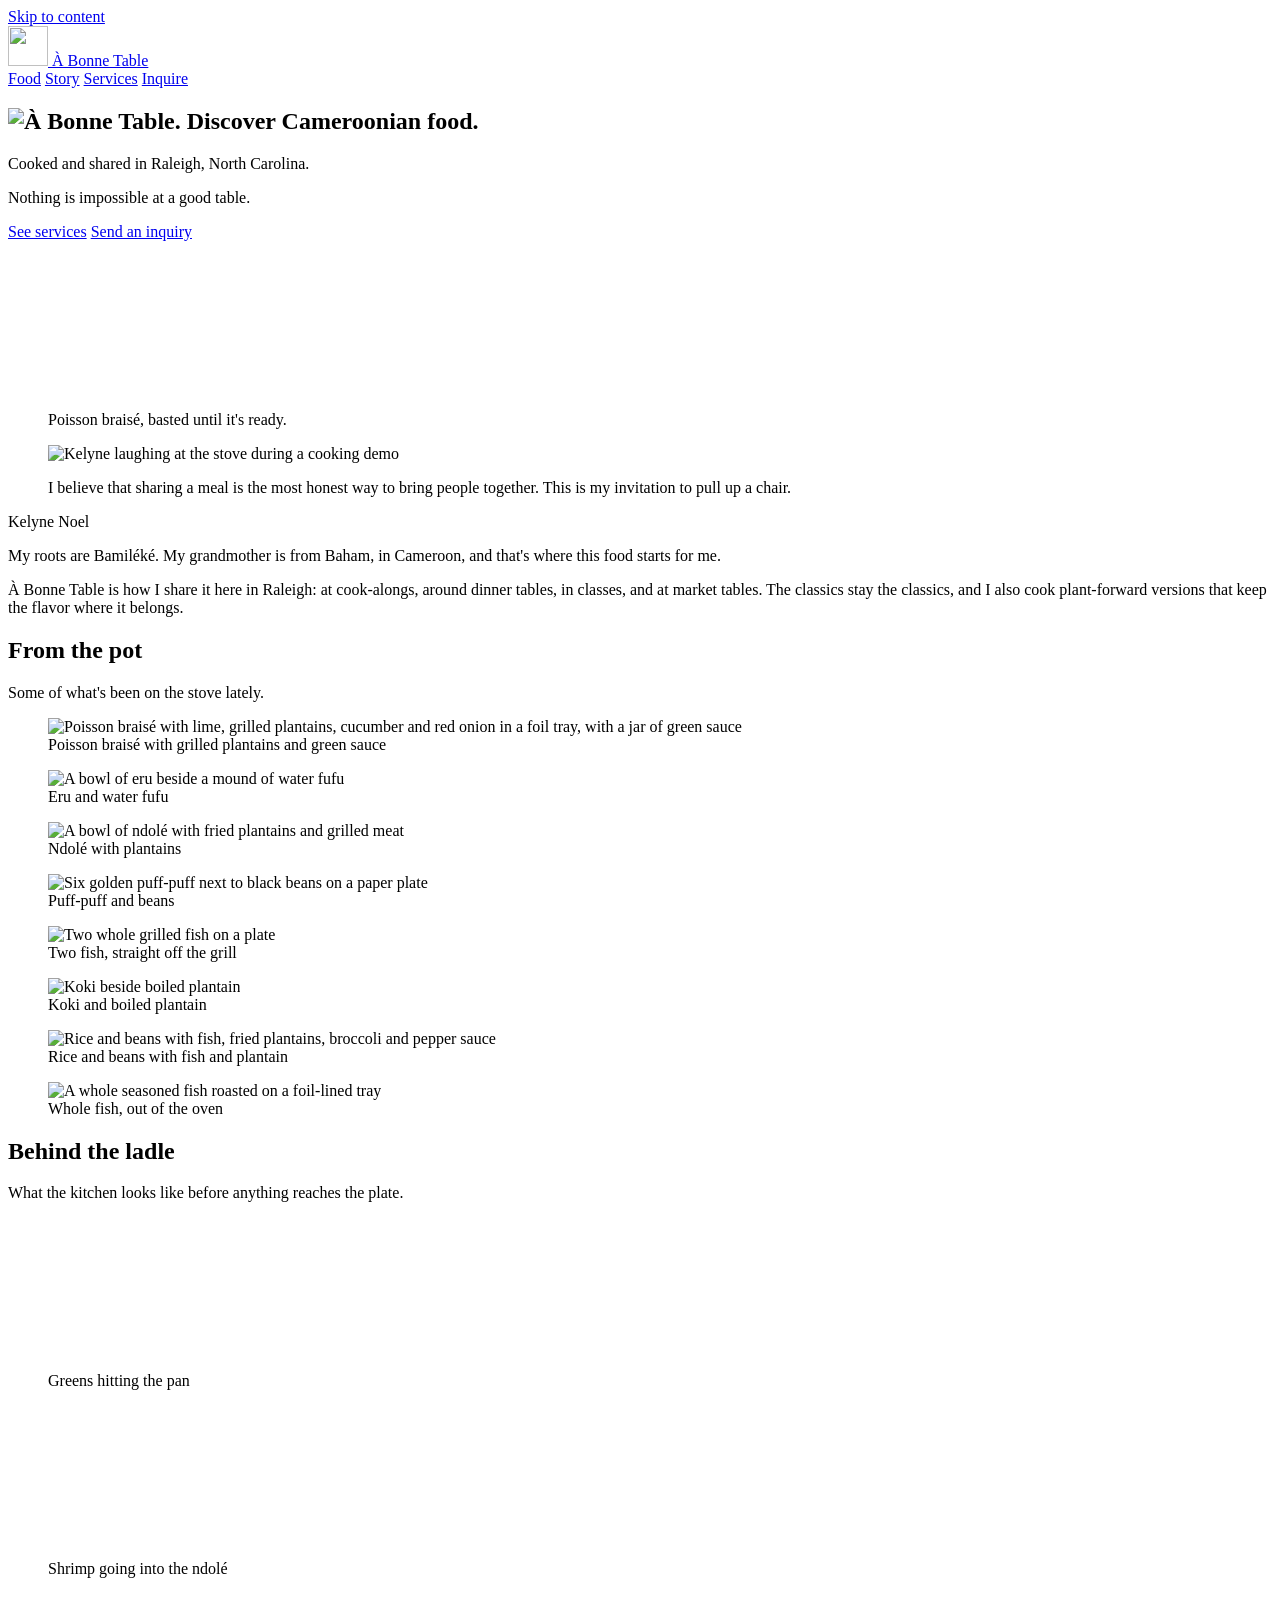
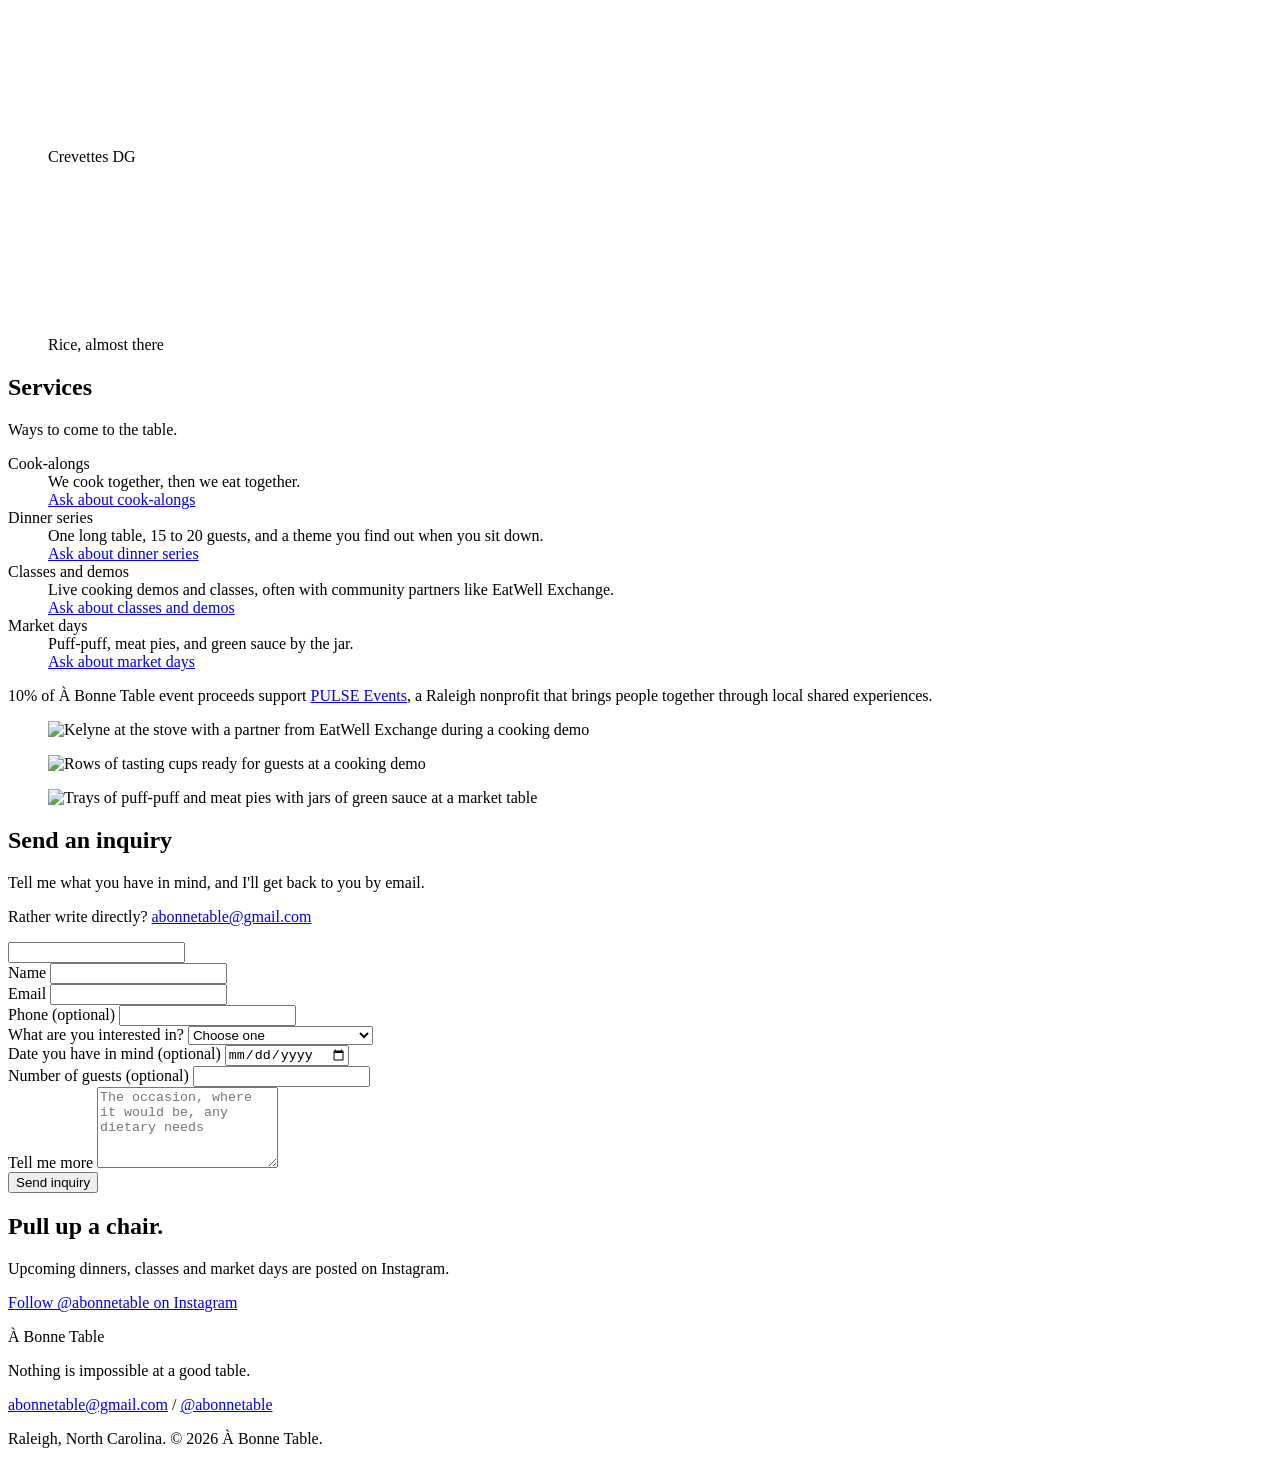
==== index.html @ e279838b "Add files via upload" ====
<!doctype html>
<html lang="en">
<head>
<meta charset="utf-8">
<meta name="viewport" content="width=device-width, initial-scale=1, viewport-fit=cover">
<title>À Bonne Table | Cameroonian food in Raleigh, NC</title>
<meta name="description" content="À Bonne Table is Cameroonian food, cooked and shared in Raleigh, North Carolina. Cook-alongs, dinners, classes, demos and market days.">
<meta property="og:title" content="À Bonne Table">
<meta property="og:description" content="Cameroonian food, cooked and shared in Raleigh, North Carolina. Nothing is impossible at a good table.">
<meta property="og:image" content="assets/img/poisson-braise-tray.jpg">
<meta property="og:type" content="website">
<meta name="theme-color" content="#F2EBE0">
<link rel="icon" href="assets/img/favicon.png" type="image/png">
<link rel="apple-touch-icon" href="assets/img/apple-touch-icon.png">
<link rel="preconnect" href="https://fonts.googleapis.com">
<link rel="preconnect" href="https://fonts.gstatic.com" crossorigin>
<link href="https://fonts.googleapis.com/css2?family=Karla:wght@400;500;700&family=Young+Serif&display=swap" rel="stylesheet">
<link rel="stylesheet" href="assets/style.css">
</head>
<body>

<a class="skip" href="#main">Skip to content</a>

<header class="top">
  <a class="top-mark" href="#top" aria-label="À Bonne Table, back to top">
    <img src="assets/img/favicon.png" alt="" width="40" height="40">
    <span>À Bonne Table</span>
  </a>
  <nav aria-label="Main">
    <a href="#food">Food</a>
    <a href="#story">Story</a>
    <a href="#services">Services</a>
    <a class="nav-cta" href="#inquire">Inquire</a>
  </nav>
</header>



<main id="main">

  <!-- HERO -->
  <section class="hero" id="top">
    <div class="hero-text">
      <h1 class="hero-logo">
        <picture>
          <source srcset="assets/img/logo.webp" type="image/webp">
          <img src="assets/img/logo.png" alt="À Bonne Table. Discover Cameroonian food." width="1000" height="830" fetchpriority="high">
        </picture>
      </h1>
      <p class="hero-lede">Cooked and shared in Raleigh, North&nbsp;Carolina.</p>
      <p class="motto">Nothing is impossible at a good table.</p>
      <div class="actions">
        <a class="btn btn-solid" href="#services">See services</a>
        <a class="btn btn-line" href="#inquire">Send an inquiry</a>
      </div>
    </div>
    <figure class="hero-reel">
      <div class="frame">
        <video class="loop" muted loop playsinline preload="metadata" poster="assets/img/hero-poster.jpg" aria-label="Poisson braisé being basted in the pan">
          <source src="assets/video/hero-fish.mp4" type="video/mp4">
        </video>
      </div>
      <figcaption>Poisson braisé, basted until it's ready.</figcaption>
    </figure>
  </section>

  <!-- INVITATION / STORY -->
  <section class="story" id="story">
    <figure class="story-photo">
      <img src="assets/img/kelyne-cooking.jpg" alt="Kelyne laughing at the stove during a cooking demo" width="806" height="1208" loading="lazy">
    </figure>
    <div class="story-text">
      <blockquote>
        <p>I believe that sharing a meal is the most honest way to bring people together. This is my invitation to pull up a chair.</p>
      </blockquote>
      <p class="sig">Kelyne Noel</p>
      <!-- EDIT ME: add your own story here, in your own words. -->
      <p>My roots are Bamiléké. My grandmother is from Baham, in Cameroon, and that's where this food starts for me.</p>
      <p>À Bonne Table is how I share it here in Raleigh: at cook-alongs, around dinner tables, in classes, and at market tables. The classics stay the classics, and I also cook plant-forward versions that keep the flavor where it belongs.</p>
    </div>
  </section>

  <!-- FOOD -->
  <section class="food" id="food">
    <div class="section-head">
      <h2>From the pot</h2>
      <p>Some of what's been on the stove lately.</p>
    </div>
    <div class="mosaic">
      <figure class="m-a">
        <img src="assets/img/poisson-braise-tray.jpg" alt="Poisson braisé with lime, grilled plantains, cucumber and red onion in a foil tray, with a jar of green sauce" width="1400" height="788" loading="lazy">
        <figcaption>Poisson braisé with grilled plantains and green sauce</figcaption>
      </figure>
      <figure class="m-b">
        <img src="assets/img/eru-water-fufu.jpg" alt="A bowl of eru beside a mound of water fufu" width="1054" height="1400" loading="lazy">
        <figcaption>Eru and water fufu</figcaption>
      </figure>
      <figure class="m-c">
        <img src="assets/img/ndole-plantains.jpg" alt="A bowl of ndolé with fried plantains and grilled meat" width="787" height="1400" loading="lazy">
        <figcaption>Ndolé with plantains</figcaption>
      </figure>
      <figure class="m-d">
        <img src="assets/img/puff-puff-beans.jpg" alt="Six golden puff-puff next to black beans on a paper plate" width="1054" height="1400" loading="lazy">
        <figcaption>Puff-puff and beans</figcaption>
      </figure>
      <figure class="m-e">
        <img src="assets/img/poisson-braise-grilled.jpg" alt="Two whole grilled fish on a plate" width="1054" height="1400" loading="lazy">
        <figcaption>Two fish, straight off the grill</figcaption>
      </figure>
      <figure class="m-f">
        <img src="assets/img/koki-plantain.jpg" alt="Koki beside boiled plantain" width="787" height="1400" loading="lazy">
        <figcaption>Koki and boiled plantain</figcaption>
      </figure>
      <figure class="m-g">
        <img src="assets/img/rice-beans-plate.jpg" alt="Rice and beans with fish, fried plantains, broccoli and pepper sauce" width="787" height="1400" loading="lazy">
        <figcaption>Rice and beans with fish and plantain</figcaption>
      </figure>
      <figure class="m-h">
        <img src="assets/img/whole-fish-oven.jpg" alt="A whole seasoned fish roasted on a foil-lined tray" width="1400" height="788" loading="lazy">
        <figcaption>Whole fish, out of the oven</figcaption>
      </figure>
    </div>
  </section>

  <!-- BEHIND THE LADLE -->
  <section class="ladle-reels" aria-labelledby="btl">
    <div class="section-head">
      <h2 id="btl">Behind the ladle</h2>
      <p>What the kitchen looks like before anything reaches the plate.</p>
    </div>
    <div class="reels">
      <figure>
        <video class="loop" muted loop playsinline preload="none" poster="assets/img/greens-poster.jpg" aria-label="Greens with red pepper being stirred in a pan">
          <source src="assets/video/greens.mp4" type="video/mp4">
        </video>
        <figcaption>Greens hitting the pan</figcaption>
      </figure>
      <figure>
        <video class="loop" muted loop playsinline preload="none" poster="assets/img/shrimp-ndole-poster.jpg" aria-label="Shrimp and onions being added to a pot of ndolé">
          <source src="assets/video/shrimp-ndole.mp4" type="video/mp4">
        </video>
        <figcaption>Shrimp going into the ndolé</figcaption>
      </figure>
      <figure>
        <video class="loop" muted loop playsinline preload="none" poster="assets/img/shrimp-dg-poster.jpg" aria-label="Shrimp DG with plantains, carrots and peppers">
          <source src="assets/video/shrimp-dg.mp4" type="video/mp4">
        </video>
        <figcaption>Crevettes DG</figcaption>
      </figure>
      <figure>
        <video class="loop" muted loop playsinline preload="none" poster="assets/img/rice-poster.jpg" aria-label="Rice being stirred in a steaming pot">
          <source src="assets/video/rice.mp4" type="video/mp4">
        </video>
        <figcaption>Rice, almost there</figcaption>
      </figure>
    </div>
  </section>

  <!-- COME TO THE TABLE -->
  <section class="table" id="services">
    <div class="table-inner">
      <div class="table-text">
        <h2>Services</h2>
        <p class="table-sub">Ways to come to the table.</p>
        <dl class="ways">
          <div>
            <dt>Cook-alongs</dt>
            <dd>We cook together, then we eat together.</dd>
            <dd class="ask"><a href="#inquire" data-service="cook-along">Ask about cook-alongs</a></dd>
          </div>
          <div>
            <dt>Dinner series</dt>
            <dd>One long table, 15 to 20 guests, and a theme you find out when you sit down.</dd>
            <dd class="ask"><a href="#inquire" data-service="dinner">Ask about dinner series</a></dd>
          </div>
          <div>
            <dt>Classes and demos</dt>
            <dd>Live cooking demos and classes, often with community partners like EatWell Exchange.</dd>
            <dd class="ask"><a href="#inquire" data-service="class">Ask about classes and demos</a></dd>
          </div>
          <div>
            <dt>Market days</dt>
            <dd>Puff-puff, meat pies, and green sauce by the jar.</dd>
            <dd class="ask"><a href="#inquire" data-service="market">Ask about market days</a></dd>
          </div>
        </dl>
        <p class="pulse">10% of À Bonne Table event proceeds support <a href="https://www.instagram.com/p.u.l.s.3/" rel="noopener">PULSE Events</a>, a Raleigh nonprofit that brings people together through local shared experiences.</p>
      </div>
      <div class="table-photos">
        <figure class="tp-1">
          <img src="assets/img/demo-eatwell.jpg" alt="Kelyne at the stove with a partner from EatWell Exchange during a cooking demo" width="734" height="1088" loading="lazy">
        </figure>
        <figure class="tp-2">
          <img src="assets/img/demo-samples.jpg" alt="Rows of tasting cups ready for guests at a cooking demo" width="935" height="1400" loading="lazy">
        </figure>
        <figure class="tp-3">
          <img src="assets/img/market-table.jpg" alt="Trays of puff-puff and meat pies with jars of green sauce at a market table" width="1400" height="1054" loading="lazy">
        </figure>
      </div>
    </div>
  </section>

  <!-- INQUIRY FORM -->
  <section class="inquire" id="inquire">
    <div class="inquire-inner">
      <div class="inquire-intro">
        <h2>Send an inquiry</h2>
        <p>Tell me what you have in mind, and I'll get back to you by email.</p>
        <p class="direct">Rather write directly? <a href="mailto:abonnetable@gmail.com">abonnetable@gmail.com</a></p>
      </div>

      <form class="form" action="https://formsubmit.co/abonnetable@gmail.com" method="POST">
        <input type="hidden" name="_subject" value="New inquiry from the À Bonne Table website">
        <input type="hidden" name="_template" value="table">
        <input type="hidden" name="_next" value="" id="next-url">
        <input type="text" name="_honey" class="hp" tabindex="-1" autocomplete="off" aria-hidden="true">

        <div class="field">
          <label for="f-name">Name</label>
          <input id="f-name" name="name" type="text" autocomplete="name" required>
        </div>
        <div class="field">
          <label for="f-email">Email</label>
          <input id="f-email" name="email" type="email" autocomplete="email" required>
        </div>
        <div class="field">
          <label for="f-phone">Phone <span class="opt">(optional)</span></label>
          <input id="f-phone" name="phone" type="tel" autocomplete="tel">
        </div>
        <div class="field">
          <label for="f-service">What are you interested in?</label>
          <select id="f-service" name="service" required>
            <option value="" selected disabled>Choose one</option>
            <option value="cook-along">Cook-along</option>
            <option value="dinner">Dinner series</option>
            <option value="class">Cooking class or demo</option>
            <option value="market">Market day or food order</option>
            <option value="partnership">Partnership or collaboration</option>
            <option value="other">Something else</option>
          </select>
        </div>
        <div class="field">
          <label for="f-date">Date you have in mind <span class="opt">(optional)</span></label>
          <input id="f-date" name="date" type="date">
        </div>
        <div class="field">
          <label for="f-guests">Number of guests <span class="opt">(optional)</span></label>
          <input id="f-guests" name="guests" type="number" min="1" inputmode="numeric">
        </div>
        <div class="field field-wide">
          <label for="f-msg">Tell me more</label>
          <textarea id="f-msg" name="message" rows="5" required placeholder="The occasion, where it would be, any dietary needs"></textarea>
        </div>
        <div class="field-wide">
          <button class="btn btn-solid" type="submit">Send inquiry</button>
        </div>
      </form>
    </div>
  </section>

  <!-- CLOSING -->
  <section class="chair">
    <h2>Pull up a chair.</h2>
    <p>Upcoming dinners, classes and market days are posted on Instagram.</p>
    <a class="btn btn-cream" href="https://www.instagram.com/abonnetable/" rel="noopener">Follow @abonnetable on Instagram</a>
  </section>

</main>

<footer class="foot">
  <p class="foot-name">À Bonne Table</p>
  <p>Nothing is impossible at a good table.</p>
  <p><a href="mailto:abonnetable@gmail.com">abonnetable@gmail.com</a> <span aria-hidden="true">/</span> <a href="https://www.instagram.com/abonnetable/" rel="noopener">@abonnetable</a></p>
  <p class="small">Raleigh, North Carolina. &copy; <span id="yr">2026</span> À Bonne Table.</p>
</footer>

<script src="assets/site.js" defer></script>
</body>
</html>
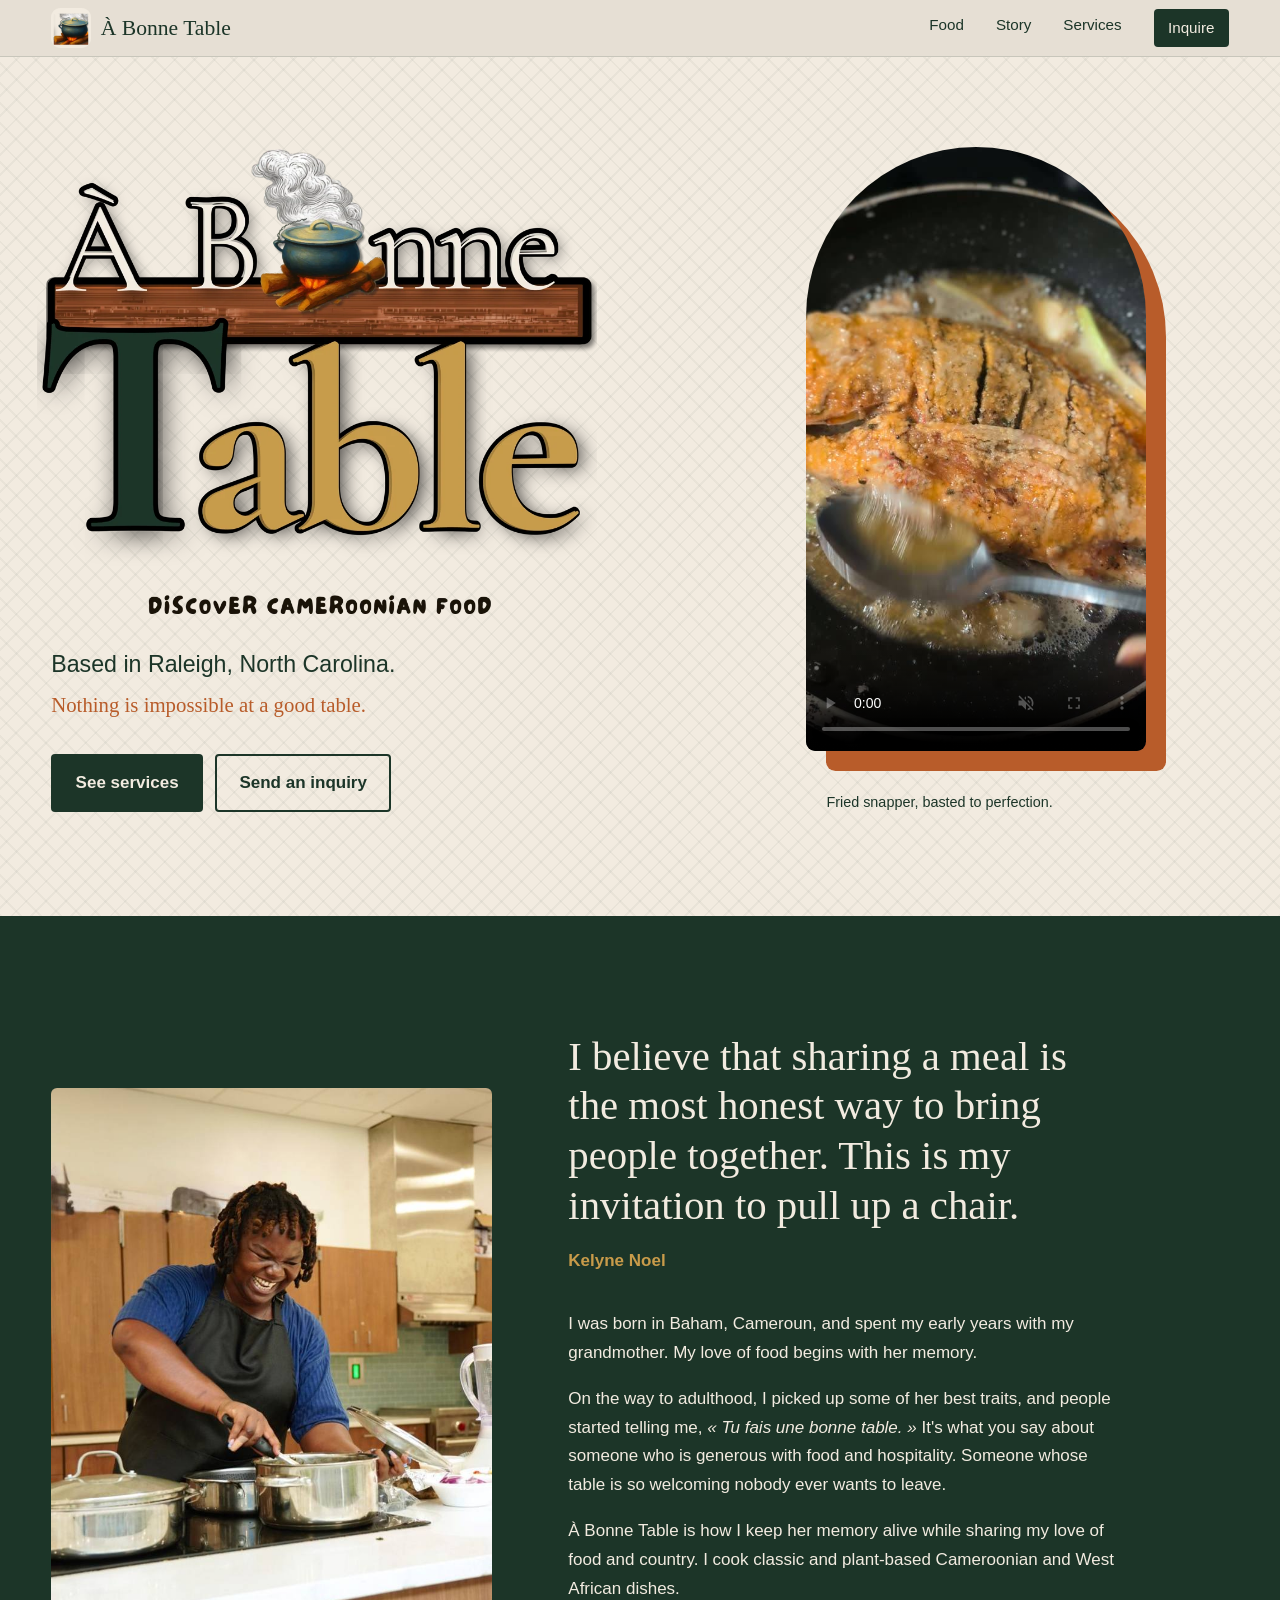
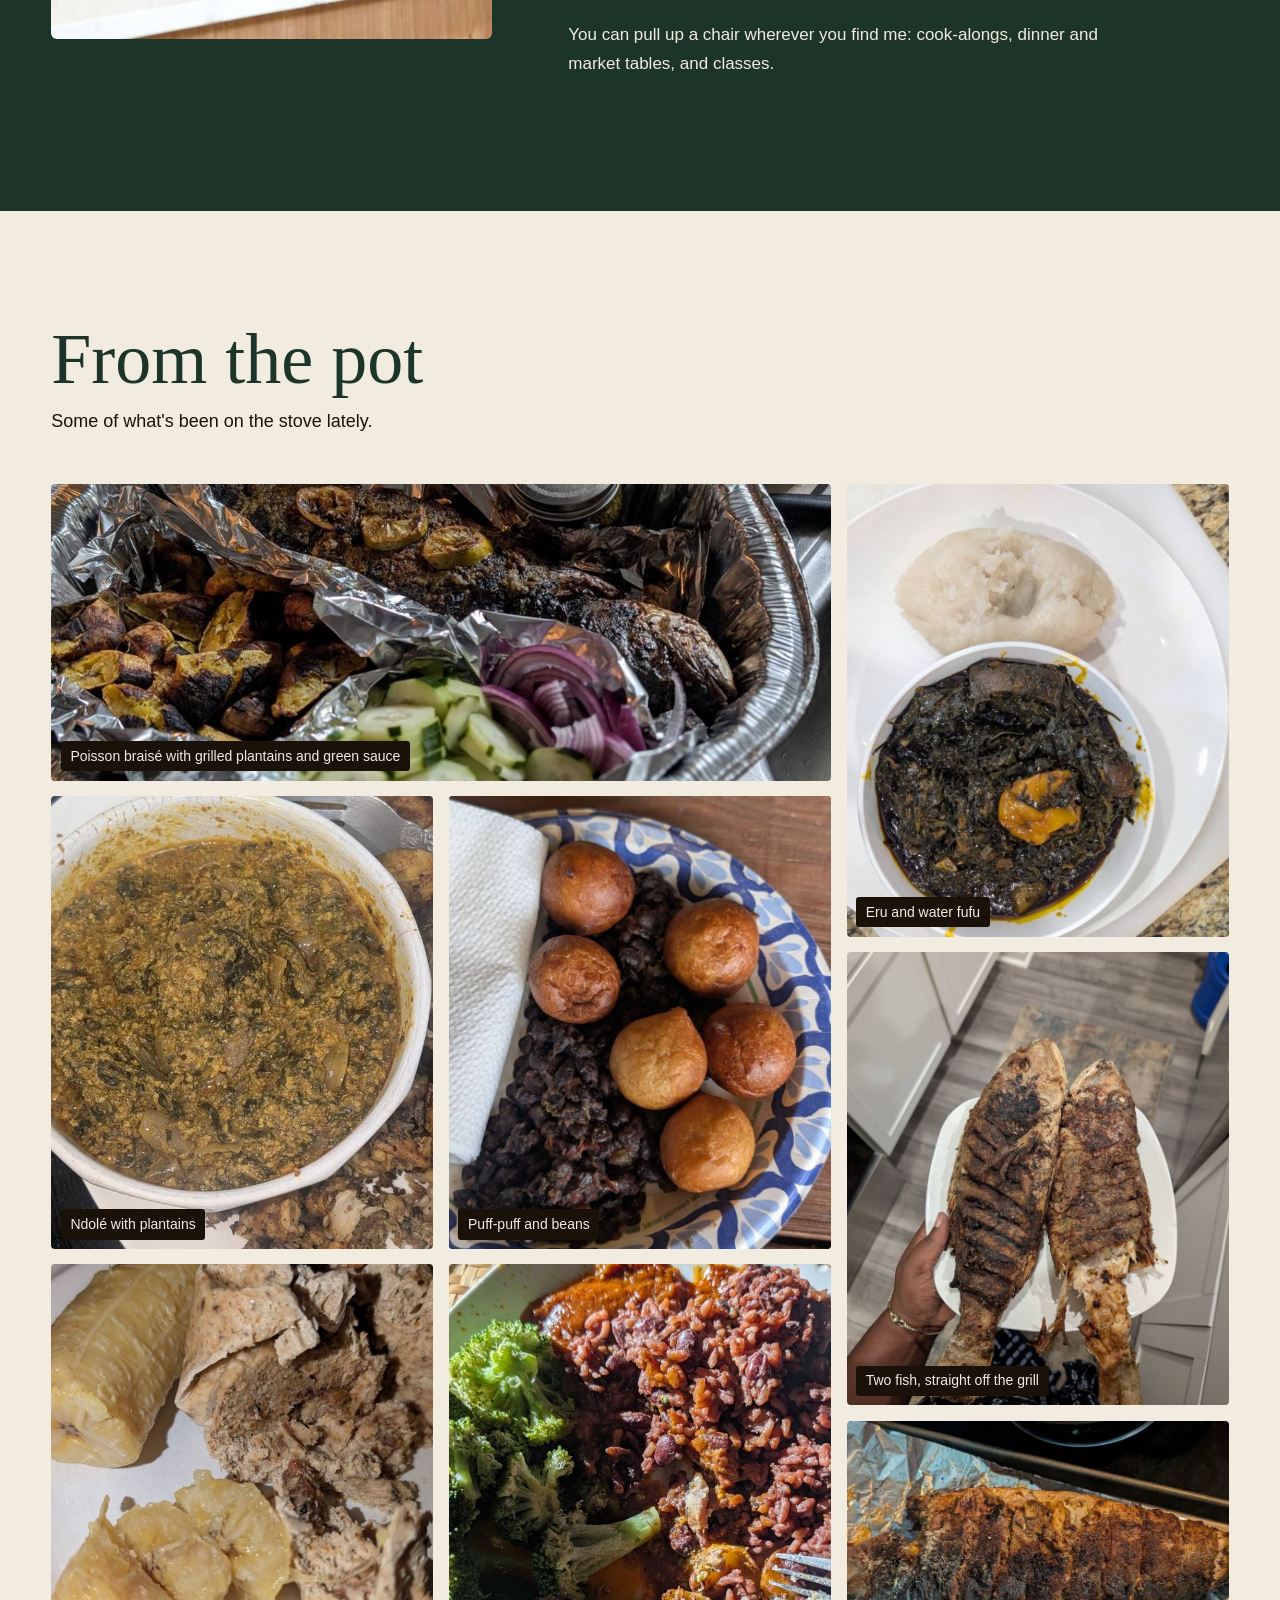
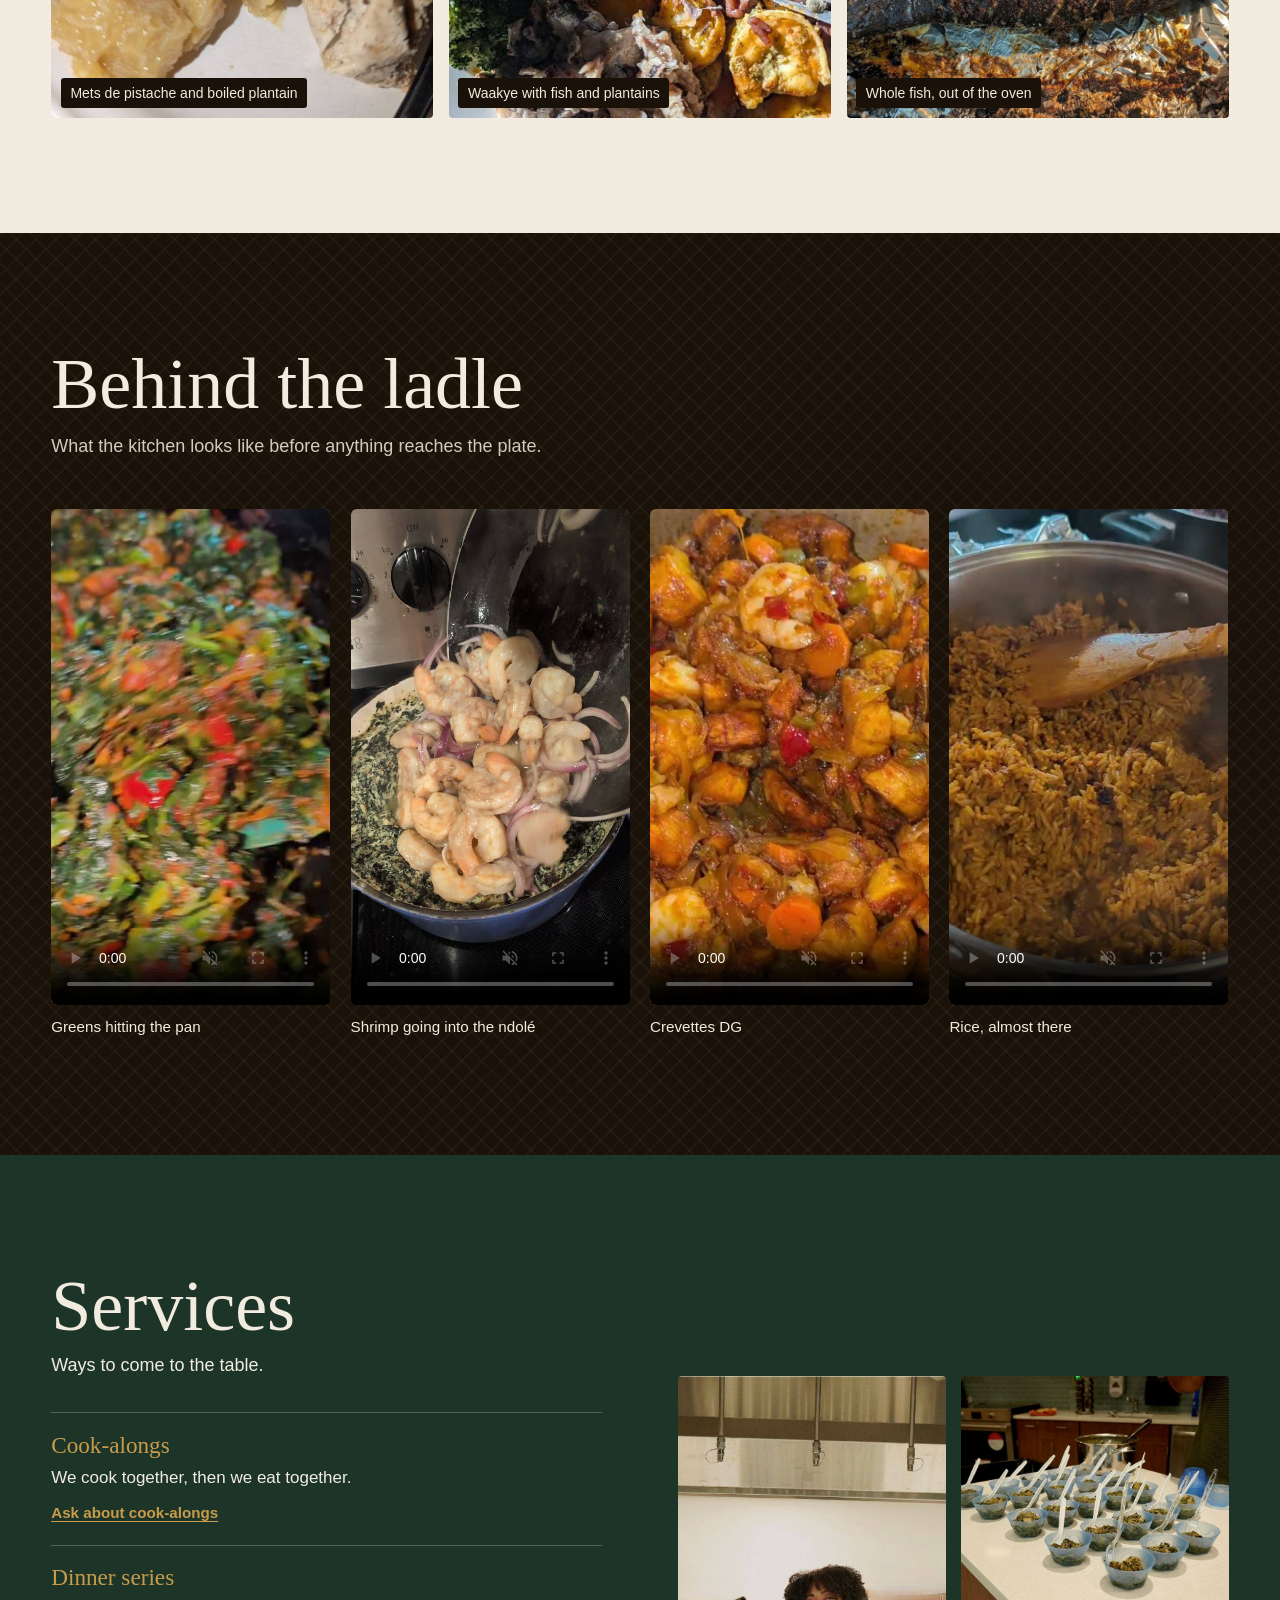
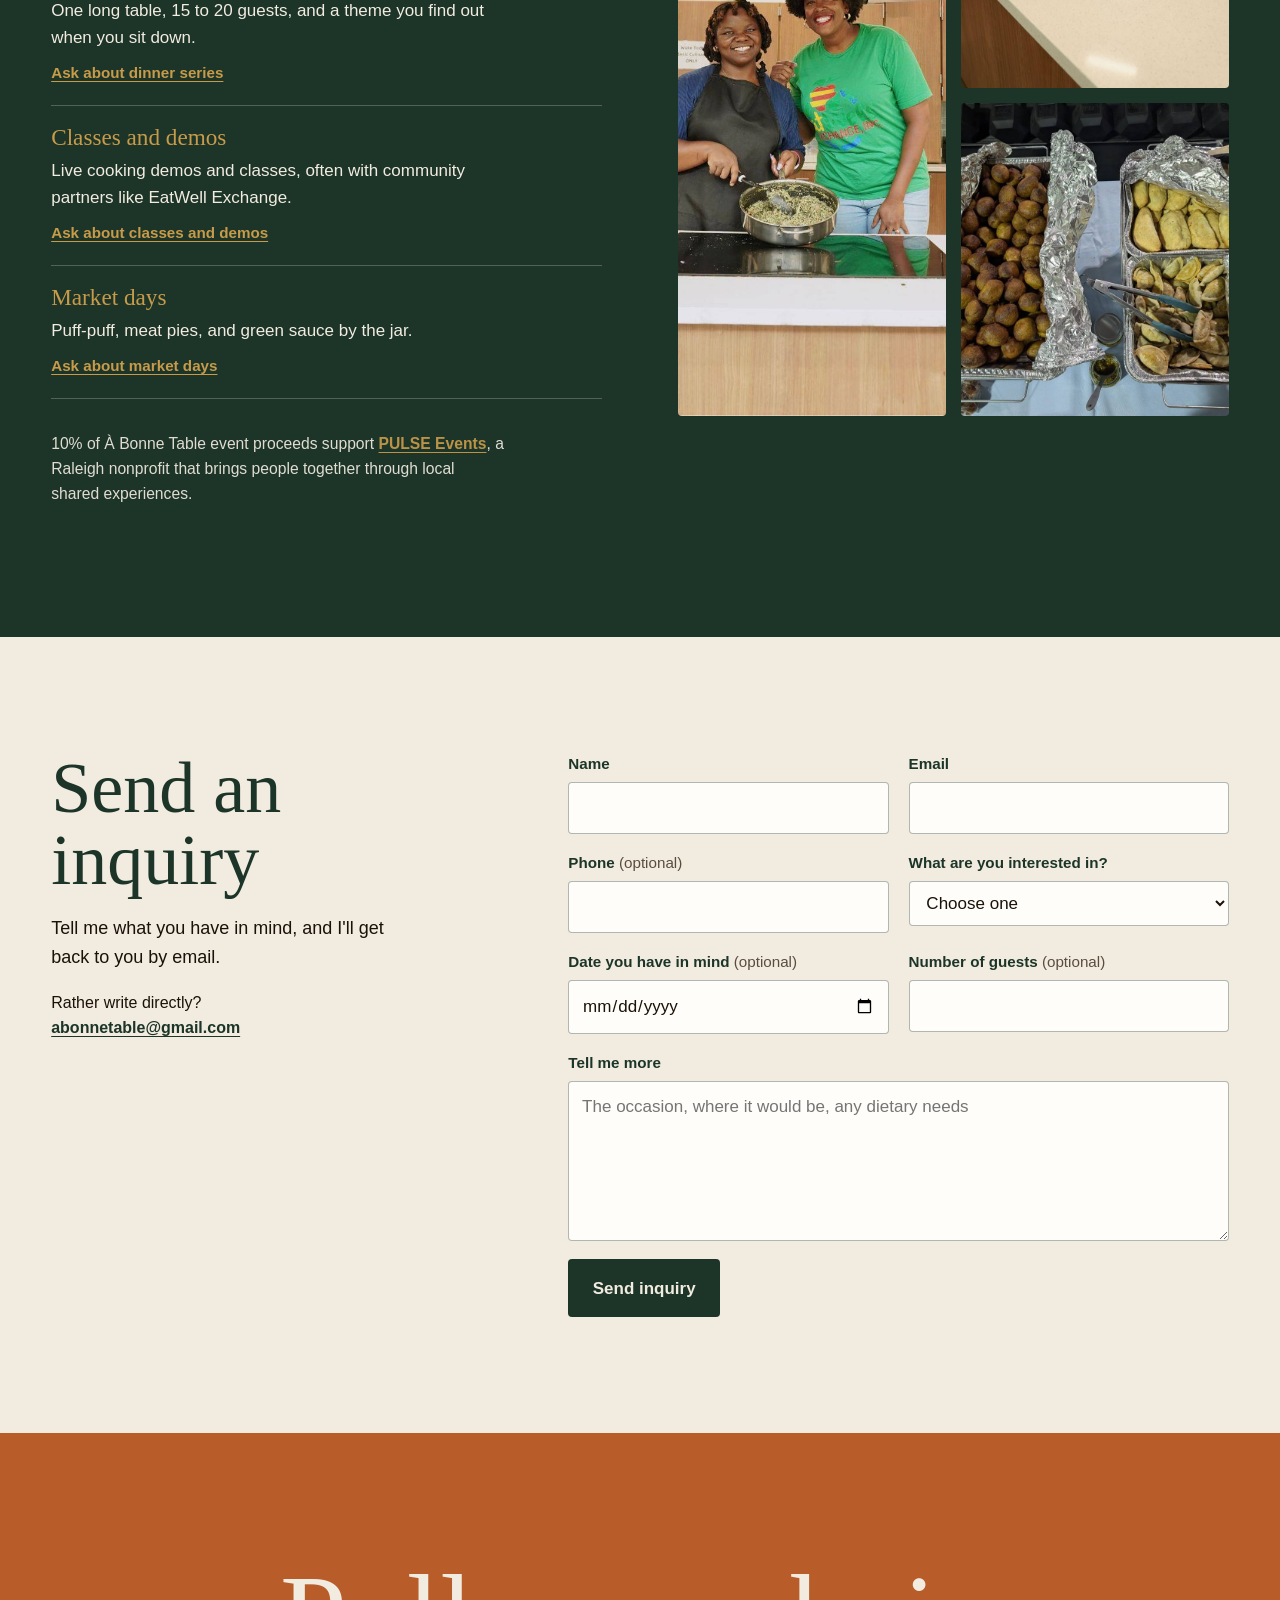
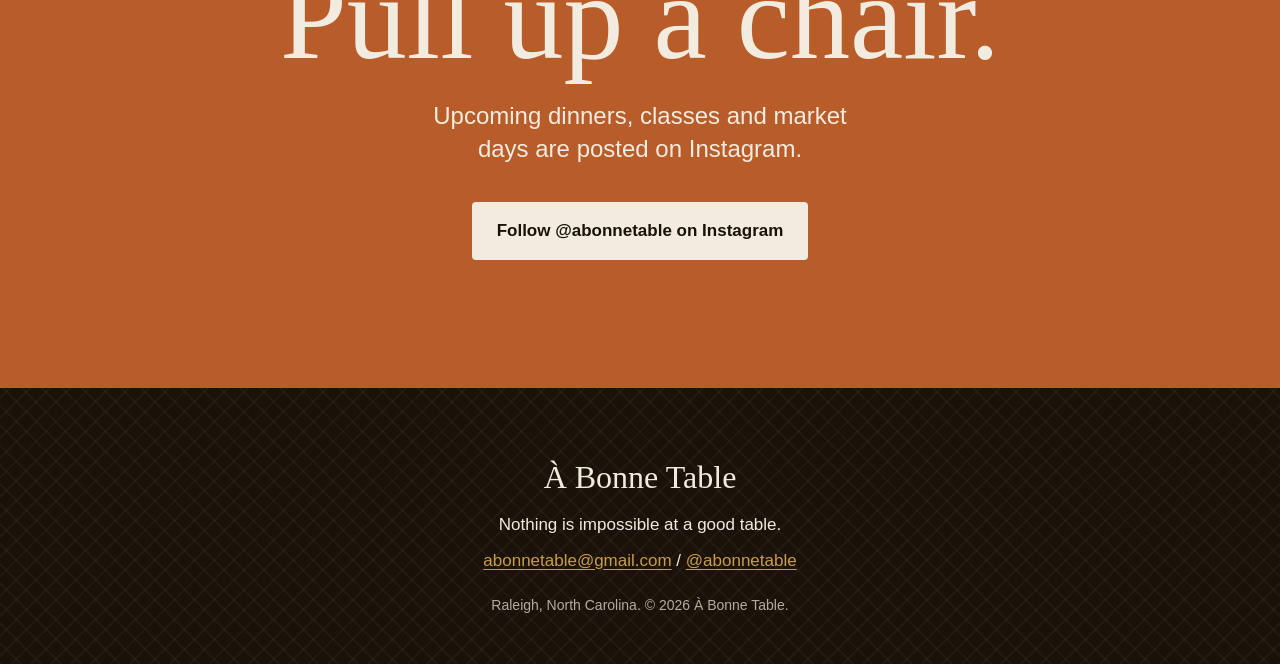
==== commit 89c81372: "Add files via upload" ====
--- a/index.html
+++ b/index.html
@@ -4,18 +4,318 @@
 <meta charset="utf-8">
 <meta name="viewport" content="width=device-width, initial-scale=1, viewport-fit=cover">
 <title>À Bonne Table | Cameroonian food in Raleigh, NC</title>
-<meta name="description" content="À Bonne Table is Cameroonian food, cooked and shared in Raleigh, North Carolina. Cook-alongs, dinners, classes, demos and market days.">
+<meta name="description" content="À Bonne Table: classic and plant-based Cameroonian and West African food, based in Raleigh, North Carolina. Cook-alongs, dinners, classes and market days.">
 <meta property="og:title" content="À Bonne Table">
-<meta property="og:description" content="Cameroonian food, cooked and shared in Raleigh, North Carolina. Nothing is impossible at a good table.">
+<meta property="og:description" content="Cameroonian and West African food, based in Raleigh, North Carolina. Nothing is impossible at a good table.">
 <meta property="og:image" content="assets/img/poisson-braise-tray.jpg">
 <meta property="og:type" content="website">
 <meta name="theme-color" content="#F2EBE0">
-<link rel="icon" href="assets/img/favicon.png" type="image/png">
-<link rel="apple-touch-icon" href="assets/img/apple-touch-icon.png">
+<link rel="icon" href="[data-uri]" type="image/png">
+<link rel="apple-touch-icon" href="[data-uri]">
 <link rel="preconnect" href="https://fonts.googleapis.com">
 <link rel="preconnect" href="https://fonts.gstatic.com" crossorigin>
 <link href="https://fonts.googleapis.com/css2?family=Karla:wght@400;500;700&family=Young+Serif&display=swap" rel="stylesheet">
-<link rel="stylesheet" href="assets/style.css">
+<style>
+/* À Bonne Table brand palette */
+:root {
+  --laterite: #B85C2A;
+  --forest:   #1C3528;
+  --enamel:   #F2EBE0;
+  --charcoal: #1A1208;
+  --palm:     #C89B4A;
+
+  --display: "Young Serif", Georgia, "Times New Roman", serif;
+  --body: "Karla", "Helvetica Neue", Arial, sans-serif;
+
+  --gutter: clamp(1.25rem, 4vw, 3.5rem);
+  --max: 1240px;
+}
+
+*, *::before, *::after { box-sizing: border-box; }
+html { scroll-behavior: smooth; scroll-padding-top: 4.5rem; -webkit-text-size-adjust: 100%; }
+body {
+  margin: 0;
+  background: var(--charcoal);
+  color: var(--charcoal);
+  font-family: var(--body);
+  font-size: 1.0625rem;
+  line-height: 1.6;
+  padding-bottom: env(safe-area-inset-bottom, 0px);
+}
+img, video { display: block; max-width: 100%; height: auto; }
+figure { margin: 0; }
+a { color: inherit; }
+:focus-visible { outline: 3px solid var(--palm); outline-offset: 3px; border-radius: 2px; }
+
+.skip {
+  position: absolute; left: -999px; top: 0;
+  background: var(--palm); color: var(--charcoal); padding: .6rem 1rem; z-index: 50;
+}
+.skip:focus { left: 1rem; top: 1rem; }
+
+/* Woven raffia crosshatch, a nod to Bamiléké basketry */
+.ladle-reels, .foot {
+  background-color: var(--charcoal);
+  background-image:
+    repeating-linear-gradient(45deg, rgba(242,235,224,.035) 0 2px, transparent 2px 14px),
+    repeating-linear-gradient(-45deg, rgba(242,235,224,.035) 0 2px, transparent 2px 14px);
+}
+.hero {
+  background-color: var(--enamel);
+  background-image:
+    repeating-linear-gradient(45deg, rgba(28,53,40,.045) 0 2px, transparent 2px 14px),
+    repeating-linear-gradient(-45deg, rgba(28,53,40,.045) 0 2px, transparent 2px 14px);
+}
+
+/* ---------- Header ---------- */
+.top {
+  position: sticky; top: 0; z-index: 20;
+  display: flex; align-items: center; justify-content: space-between; gap: 1rem;
+  padding: calc(.9rem + env(safe-area-inset-top, 0px)) var(--gutter) .9rem;
+  background: rgba(242,235,224,.95);
+  backdrop-filter: blur(6px);
+  color: var(--forest);
+  border-bottom: 1px solid rgba(28,53,40,.15);
+  padding-top: calc(.5rem + env(safe-area-inset-top, 0px)); padding-bottom: .5rem;
+}
+.top-mark { display: flex; align-items: center; gap: .6rem; text-decoration: none; font-family: var(--display); font-size: 1.35rem; color: var(--forest); }
+.top-mark img { width: 40px; height: 40px; border-radius: 9px; }
+.top nav { display: flex; gap: clamp(.9rem, 2.5vw, 2rem); font-size: .95rem; font-weight: 500; }
+.top nav a { text-decoration: none; padding: .25rem 0; border-bottom: 2px solid transparent; }
+.top nav a:hover { border-bottom-color: var(--laterite); }
+.top nav .nav-cta { background: var(--forest); color: var(--enamel); padding: .4rem .9rem; border-radius: 4px; border: 0; }
+.top nav .nav-cta:hover { background: var(--laterite); }
+
+/* ---------- Buttons ---------- */
+.actions { display: flex; flex-wrap: wrap; gap: .75rem; margin-top: 2rem; }
+.btn {
+  display: inline-block; text-decoration: none; font-weight: 700;
+  padding: .85rem 1.4rem; border-radius: 4px; border: 2px solid transparent;
+  transition: background-color .2s, color .2s;
+}
+.btn-solid { background: var(--forest); color: var(--enamel); cursor: pointer; font: inherit; font-weight: 700; }
+.btn-solid:hover { background: var(--laterite); }
+.btn-line { border-color: var(--forest); color: var(--forest); }
+.btn-line:hover { background: var(--forest); color: var(--enamel); }
+.btn-cream { background: var(--enamel); color: var(--charcoal); }
+.btn-cream:hover { background: var(--charcoal); color: var(--enamel); }
+
+/* ---------- Hero ---------- */
+.hero {
+  color: var(--forest);
+  display: grid;
+  grid-template-columns: minmax(0, 1.25fr) minmax(0, .75fr);
+  gap: var(--gutter);
+  align-items: center;
+  max-width: none;
+  padding: clamp(2.5rem, 7vw, 6rem) var(--gutter) clamp(3.5rem, 8vw, 7rem);
+}
+.hero-text { max-width: 44rem; justify-self: end; width: 100%; }
+.hero-logo { margin: 0; line-height: 0; }
+.hero-logo img { width: min(100%, 560px); height: auto; margin-left: -2%; }
+.hero-lede { font-size: clamp(1.2rem, 2vw, 1.45rem); margin: 2rem 0 .35rem; max-width: 30ch; }
+.motto { font-family: var(--display); color: var(--laterite); font-size: clamp(1.1rem, 1.7vw, 1.3rem); margin: 0; }
+
+.hero-reel { position: relative; justify-self: start; width: min(340px, 100%); }
+.hero-reel .frame { position: relative; }
+.hero-reel .frame::before {
+  content: ""; position: absolute; inset: 1.25rem -1.25rem -1.25rem 1.25rem;
+  background: var(--laterite); border-radius: 180px 180px 10px 10px;
+}
+.hero-reel video {
+  position: relative;
+  width: 100%; aspect-ratio: 9 / 16; object-fit: cover;
+  border-radius: 180px 180px 10px 10px;
+  background: var(--forest);
+}
+.hero-reel figcaption { position: relative; margin-top: 2.5rem; padding-left: 1.25rem; font-size: .9rem; }
+
+/* ---------- Story ---------- */
+.story {
+  background: var(--forest); color: var(--enamel);
+  display: grid; grid-template-columns: minmax(0, .8fr) minmax(0, 1.2fr);
+  gap: clamp(2rem, 6vw, 5.5rem); align-items: center;
+  padding: clamp(4rem, 9vw, 8rem) var(--gutter);
+}
+.story > * { max-width: 40rem; }
+.story-photo { justify-self: end; width: 100%; }
+.story-photo img { width: 100%; aspect-ratio: 4 / 5; object-fit: cover; object-position: 50% 30%; border-radius: 6px; }
+.story blockquote { margin: 0; }
+.story blockquote p {
+  font-family: var(--display);
+  font-size: clamp(1.6rem, 3.2vw, 2.55rem);
+  line-height: 1.22;
+  margin: 0;
+  text-wrap: balance;
+}
+.sig { margin: 1rem 0 2.25rem; font-weight: 700; color: var(--palm); }
+.story-text > p:not(.sig) { max-width: 58ch; line-height: 1.7; }
+
+/* ---------- Section heads ---------- */
+.section-head { max-width: var(--max); margin: 0 auto clamp(1.75rem, 4vw, 3rem); }
+.section-head h2 {
+  font-family: var(--display); font-weight: 400; margin: 0;
+  font-size: clamp(2.4rem, 6vw, 4.5rem); line-height: 1;
+}
+.section-head p { margin: .75rem 0 0; font-size: 1.125rem; max-width: 50ch; }
+
+/* ---------- Food mosaic ---------- */
+.food {
+  background: var(--enamel); color: var(--charcoal);
+  padding: 0 var(--gutter) clamp(4rem, 9vw, 8rem);
+}
+.food { padding-top: clamp(4rem, 9vw, 7rem); }
+.food .section-head h2 { color: var(--forest); }
+
+.mosaic {
+  max-width: var(--max); margin: 0 auto;
+  display: grid; gap: clamp(.5rem, 1.2vw, 1rem);
+  grid-template-columns: repeat(6, minmax(0, 1fr));
+  grid-auto-rows: clamp(84px, 11vw, 150px);
+  grid-template-areas:
+    "a a a a b b"
+    "a a a a b b"
+    "c c d d b b"
+    "c c d d e e"
+    "c c d d e e"
+    "f f g g e e"
+    "f f g g h h"
+    "f f g g h h";
+}
+.mosaic figure { position: relative; overflow: hidden; border-radius: 4px; background: var(--forest); }
+.mosaic img { width: 100%; height: 100%; object-fit: cover; }
+.mosaic figcaption {
+  position: absolute; left: .6rem; bottom: .6rem; right: .6rem;
+  width: fit-content; max-width: calc(100% - 1.2rem);
+  background: var(--charcoal); color: var(--enamel);
+  font-size: .875rem; font-weight: 500; line-height: 1.35;
+  padding: .35rem .6rem; border-radius: 3px;
+}
+.m-a { grid-area: a; } .m-b { grid-area: b; } .m-c { grid-area: c; } .m-d { grid-area: d; }
+.m-e { grid-area: e; } .m-f { grid-area: f; } .m-g { grid-area: g; } .m-h { grid-area: h; }
+.m-d img { object-position: 50% 40%; }
+
+/* ---------- Behind the ladle ---------- */
+.ladle-reels { color: var(--enamel); padding: clamp(4rem, 9vw, 7.5rem) var(--gutter); }
+.ladle-reels .section-head p { opacity: .85; }
+.reels {
+  max-width: var(--max); margin: 0 auto;
+  display: grid; grid-template-columns: repeat(4, minmax(0, 1fr)); gap: clamp(.75rem, 1.6vw, 1.25rem);
+}
+.reels video { width: 100%; aspect-ratio: 9 / 16; object-fit: cover; border-radius: 6px; background: var(--forest); }
+.reels figcaption { margin-top: .6rem; font-size: .95rem; }
+
+/* ---------- Come to the table ---------- */
+.table { background: var(--forest); color: var(--enamel); padding: clamp(4rem, 9vw, 8rem) var(--gutter); }
+.table-inner {
+  max-width: var(--max); margin: 0 auto;
+  display: grid; grid-template-columns: minmax(0, 1fr) minmax(0, 1fr);
+  gap: clamp(2rem, 6vw, 5rem); align-items: center;
+}
+.table h2 { font-family: var(--display); font-weight: 400; font-size: clamp(2.4rem, 6vw, 4.5rem); line-height: 1; margin: 0; }
+.table-sub { margin: .6rem 0 2rem; font-size: 1.125rem; }
+.ways dd.ask { margin-top: .5rem; }
+.ways dd.ask a { color: var(--palm); font-weight: 700; font-size: .95rem; text-underline-offset: 3px; }
+.ways { margin: 0; }
+.ways > div { padding: 1.15rem 0; border-top: 1px solid rgba(242,235,224,.25); }
+.ways > div:last-child { border-bottom: 1px solid rgba(242,235,224,.25); }
+.ways dt { font-family: var(--display); color: var(--palm); font-size: 1.45rem; line-height: 1.2; }
+.ways dd { margin: .3rem 0 0; max-width: 46ch; }
+.pulse { margin-top: 2rem; max-width: 52ch; font-size: .98rem; opacity: .92; }
+.pulse a { color: var(--palm); font-weight: 700; text-underline-offset: 3px; }
+
+.table-photos {
+  display: grid; grid-template-columns: 1fr 1fr; gap: clamp(.5rem, 1.2vw, 1rem);
+  grid-template-areas: "one two" "one three";
+  grid-template-rows: 1fr 1fr;
+  height: clamp(420px, 52vw, 640px);
+}
+.table-photos figure { overflow: hidden; border-radius: 4px; }
+.table-photos img { width: 100%; height: 100%; object-fit: cover; }
+.tp-1 { grid-area: one; } .tp-2 { grid-area: two; } .tp-3 { grid-area: three; }
+.tp-2 img { object-position: 50% 55%; }
+
+/* ---------- Closing ---------- */
+.chair {
+  background: var(--laterite); color: var(--enamel);
+  padding: clamp(4.5rem, 10vw, 8.5rem) var(--gutter);
+  text-align: center;
+}
+.chair h2 { font-family: var(--display); font-weight: 400; font-size: clamp(3rem, 10vw, 7.5rem); line-height: .95; margin: 0; }
+.chair p { font-size: 1.5rem; line-height: 1.4; max-width: 34ch; margin: 1.5rem auto 2.25rem; }
+
+/* ---------- Footer ---------- */
+.foot { color: var(--enamel); text-align: center; padding: 3.5rem var(--gutter) calc(3rem + env(safe-area-inset-bottom, 0px)); }
+.foot-name { font-family: var(--display); font-size: 2rem; margin: 0; }
+.foot a { color: var(--palm); text-underline-offset: 3px; }
+.foot p { margin: .5rem 0 0; }
+.foot .small { font-size: .875rem; opacity: .7; margin-top: 1.25rem; }
+
+/* ---------- Inquiry form ---------- */
+.inquire { background: var(--enamel); color: var(--charcoal); padding: clamp(4rem, 9vw, 7.5rem) var(--gutter); }
+.inquire-inner {
+  max-width: var(--max); margin: 0 auto;
+  display: grid; grid-template-columns: minmax(0, .8fr) minmax(0, 1.2fr); gap: clamp(2rem, 6vw, 5rem);
+}
+.inquire h2 { font-family: var(--display); font-weight: 400; color: var(--forest); font-size: clamp(2.4rem, 6vw, 4.5rem); line-height: 1; margin: 0; }
+.inquire-intro p { font-size: 1.125rem; max-width: 36ch; }
+.inquire-intro .direct { font-size: 1rem; }
+.inquire-intro a { color: var(--forest); font-weight: 700; text-underline-offset: 3px; }
+.form { display: grid; grid-template-columns: 1fr 1fr; gap: 1.1rem 1.25rem; align-content: start; }
+.field { display: flex; flex-direction: column; gap: .35rem; }
+.field-wide { grid-column: 1 / -1; }
+.field label { font-weight: 700; font-size: .95rem; color: var(--forest); }
+.opt { font-weight: 400; color: #5a4d3e; }
+.field input, .field select, .field textarea {
+  font: inherit; color: var(--charcoal); background: #fffdf9;
+  border: 1.5px solid rgba(28,53,40,.35); border-radius: 4px; padding: .7rem .8rem; width: 100%;
+}
+.field textarea { resize: vertical; min-height: 8rem; }
+.field input:focus, .field select:focus, .field textarea:focus { outline: 3px solid var(--palm); outline-offset: 1px; border-color: var(--forest); }
+.hp { position: absolute; left: -9999px; width: 1px; height: 1px; opacity: 0; }
+
+/* ---------- Thank-you page ---------- */
+.thanks-page { background: var(--enamel); }
+.thanks { min-height: 100vh; display: flex; flex-direction: column; align-items: center; justify-content: center; text-align: center; padding: 3rem var(--gutter); color: var(--forest); }
+.thanks img { width: 220px; height: auto; }
+.thanks h1 { font-family: var(--display); font-weight: 400; font-size: clamp(2.4rem, 6vw, 3.5rem); margin: 1.5rem 0 .5rem; }
+.thanks p { max-width: 44ch; font-size: 1.125rem; margin: 0 0 2rem; }
+.thanks a:not(.btn) { color: var(--forest); font-weight: 700; }
+
+/* ---------- Responsive ---------- */
+@media (max-width: 900px) {
+  .hero { grid-template-columns: 1fr; }
+  .hero-text { justify-self: start; }
+  .hero-reel { justify-self: center; width: min(300px, 78vw); margin-top: 1rem; }
+  .story { grid-template-columns: 1fr; }
+  .story-photo { justify-self: start; max-width: 26rem; }
+  .table-inner, .inquire-inner { grid-template-columns: 1fr; }
+  .reels {
+    grid-template-columns: none; grid-auto-flow: column; grid-auto-columns: 62%;
+    overflow-x: auto; scroll-snap-type: x mandatory; padding-bottom: .5rem;
+  }
+  .reels figure { scroll-snap-align: start; }
+}
+@media (max-width: 640px) {
+  .top nav a[href="#story"], .top nav a[href="#food"] { display: none; }
+  .top-mark { font-size: 1.15rem; }
+  .top-mark img { width: 34px; height: 34px; }
+  .form { grid-template-columns: 1fr; }
+  .mosaic {
+    grid-template-columns: 1fr 1fr;
+    grid-auto-rows: 44vw;
+    grid-template-areas: "a a" "b c" "b c" "d e" "d e" "f g" "f g" "h h";
+  }
+  .table-photos { height: 110vw; }
+  .chair p { font-size: 1.3rem; font-weight: 700; }
+}
+
+@media (prefers-reduced-motion: reduce) {
+  html { scroll-behavior: auto; }
+  .btn { transition: none; }
+}
+
+</style>
 </head>
 <body>
 
@@ -23,7 +323,7 @@
 
 <header class="top">
   <a class="top-mark" href="#top" aria-label="À Bonne Table, back to top">
-    <img src="assets/img/favicon.png" alt="" width="40" height="40">
+    <img src="[data-uri]